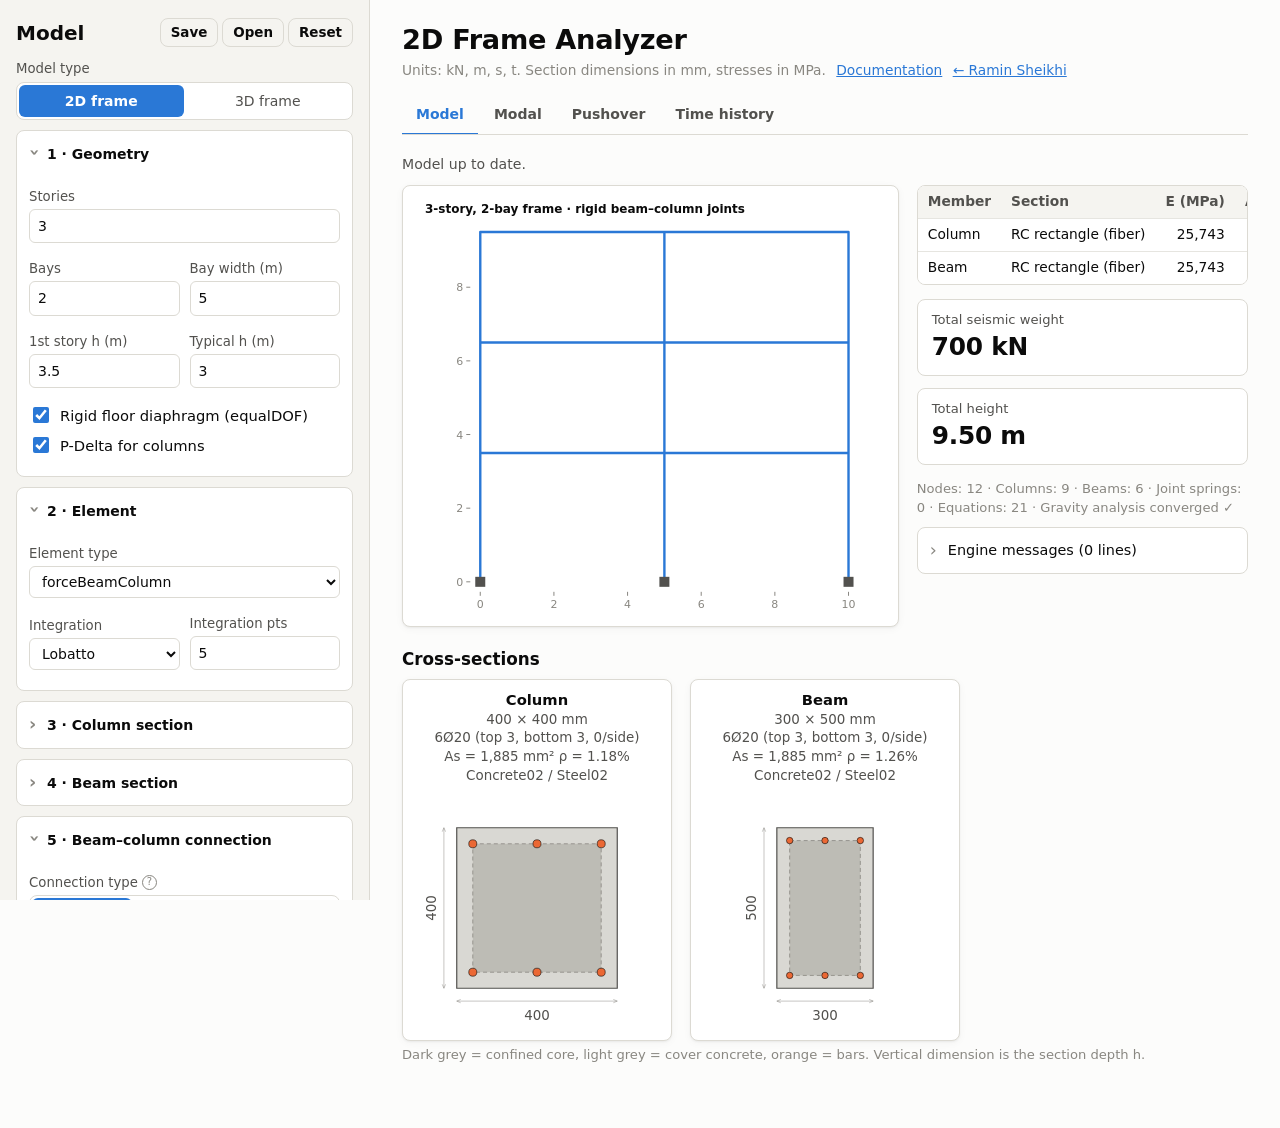
==== frame-analyzer/index.html @ ec38c604 "Add Frame Analyzer web app as a new site section Browser-based 2D/3D frame analyzer (modal, pushover" ====
<!doctype html>
<html lang="en">
<head>
  <meta charset="utf-8">
  <!-- Google Tag Manager -->
  <script>(function(w,d,s,l,i){w[l]=w[l]||[];w[l].push({'gtm.start':
  new Date().getTime(),event:'gtm.js'});var f=d.getElementsByTagName(s)[0],
  j=d.createElement(s),dl=l!='dataLayer'?'&l='+l:'';j.async=true;j.src=
  'https://www.googletagmanager.com/gtm.js?id='+i+dl;f.parentNode.insertBefore(j,f);
  })(window,document,'script','dataLayer','GTM-N8PHSGN9');</script>
  <!-- End Google Tag Manager -->

  <!-- Google tag (gtag.js) -->
  <script async src="https://www.googletagmanager.com/gtag/js?id=G-X739RKDZPJ"></script>
  <script>
    window.dataLayer = window.dataLayer || [];
    function gtag(){dataLayer.push(arguments);}
    gtag('js', new Date());

    gtag('config', 'G-X739RKDZPJ');
  </script>

  <script>/* follow the light/dark theme chosen on the homepage */
    try { const t = localStorage.getItem("theme"); if (t) document.documentElement.setAttribute("data-theme", t); } catch (e) {}
  </script>
  <meta name="viewport" content="width=device-width, initial-scale=1">
  <title>Frame Analyzer — Ramin Sheikhi</title>
  <meta name="description" content="Modal, pushover and time-history analysis of 2D and 3D moment frames in the browser.">
  <link rel="stylesheet" href="css/style.css">
</head>
<body>
  <!-- Google Tag Manager (noscript) -->
  <noscript><iframe src="https://www.googletagmanager.com/ns.html?id=GTM-N8PHSGN9"
  height="0" width="0" style="display:none;visibility:hidden"></iframe></noscript>
  <!-- End Google Tag Manager (noscript) -->
  <div class="app">
    <aside class="sidebar" id="sidebar" aria-label="Model definition">
      <div class="sidebar-head">
        <h2>Model</h2>
        <div class="file-actions">
          <button type="button" class="btn small ghost" id="btn-save" title="Save the model to a JSON file">Save</button>
          <button type="button" class="btn small ghost" id="btn-open" title="Open a model JSON file">Open</button>
          <button type="button" class="btn small ghost" id="btn-reset" title="Restore the default model">Reset</button>
          <input type="file" id="file-open" accept=".json,application/json" hidden>
        </div>
      </div>
      <div id="model-form"></div>
    </aside>

    <main class="main">
      <header class="main-head">
        <button type="button" class="btn small ghost menu-btn" id="btn-menu" aria-controls="sidebar">☰ Model</button>
        <div>
          <h1 id="app-title">2D Frame Analyzer</h1>
          <p class="caption">Units: kN, m, s, t. Section dimensions in mm, stresses in MPa.
            <a href="docs.html" target="_blank" rel="noopener">Documentation</a>
            <a href="../">← Ramin Sheikhi</a></p>
        </div>
      </header>

      <nav class="tabs" role="tablist">
        <button type="button" role="tab" class="tab active" data-tab="model">Model</button>
        <button type="button" role="tab" class="tab" data-tab="modal">Modal</button>
        <button type="button" role="tab" class="tab" data-tab="po">Pushover</button>
        <button type="button" role="tab" class="tab" data-tab="th">Time history</button>
      </nav>

      <section class="tab-panel active" id="tab-model" role="tabpanel"></section>
      <section class="tab-panel" id="tab-modal" role="tabpanel"></section>
      <section class="tab-panel" id="tab-po" role="tabpanel"></section>
      <section class="tab-panel" id="tab-th" role="tabpanel"></section>
    </main>
  </div>

  <script src="js/linalg.js"></script>
  <script src="js/materials.js"></script>
  <script src="js/sections.js"></script>
  <script src="js/elements.js"></script>
  <script src="js/engine.js"></script>
  <script src="js/records.js"></script>
  <script src="js/plots.js"></script>
  <script src="js/app.js"></script>
</body>
</html>
---- frame-analyzer/css/style.css ----
/* Frame Analyzer - layout and theme */
:root {
  --bg: #fcfcfb;
  --panel: #ffffff;
  --sidebar: #f5f4f0;
  --ink: #0b0b0b;
  --ink2: #52514e;
  --muted: #898781;
  --grid: #e6e5e0;
  --line: #dcdad3;
  --field: #ffffff;
  --c1: #2a78d6;
  --c2: #eb6834;
  --c3: #1baf7a;
  --c4: #eda100;
  --accent: #2a78d6;
  --accent-ink: #ffffff;
  --ok-bg: #e7f6ee; --ok-ink: #145c3c; --ok-line: #9fd9bc;
  --warn-bg: #fdf4e1; --warn-ink: #7a5300; --warn-line: #f0d18f;
  --err-bg: #fdecea; --err-ink: #8a1f17; --err-line: #f2b8b2;
  --info-bg: #eaf2fc; --info-ink: #1d4f8f; --info-line: #b5d0f2;
  --sec-conc: #d9d8d3; --sec-core: #bdbcb5; --sec-steel: #c9d6e8;
  --radius: 8px;
  --shadow: 0 1px 2px rgba(0, 0, 0, .05), 0 2px 8px rgba(0, 0, 0, .04);
  --font: system-ui, -apple-system, "Segoe UI", Roboto, "Helvetica Neue", Arial, sans-serif;
  --mono: ui-monospace, SFMono-Regular, Consolas, "Liberation Mono", monospace;
  color-scheme: light;
}
@media (prefers-color-scheme: dark) {
  :root:not([data-theme="light"]) {
    --bg: #141413; --panel: #1c1c1a; --sidebar: #191917;
    --ink: #f2f1ec; --ink2: #c9c7c0; --muted: #8f8d86; --grid: #2d2c29; --line: #3a3935; --field: #232320;
    --c1: #4c93e8; --c2: #f07f50; --c3: #2fc28c; --c4: #f2b42a; --accent: #4c93e8;
    --ok-bg: #12291f; --ok-ink: #8ee0b6; --ok-line: #24533c;
    --warn-bg: #2b2310; --warn-ink: #f3cf7c; --warn-line: #5c4818;
    --err-bg: #2e1513; --err-ink: #f4a59c; --err-line: #64302a;
    --info-bg: #13213a; --info-ink: #a9c9f5; --info-line: #2a4673;
    --sec-conc: #4a4945; --sec-core: #5e5d58; --sec-steel: #3d5170;
    --shadow: none;
    color-scheme: dark;
  }
}
:root[data-theme="dark"] {
  --bg: #141413; --panel: #1c1c1a; --sidebar: #191917;
  --ink: #f2f1ec; --ink2: #c9c7c0; --muted: #8f8d86; --grid: #2d2c29; --line: #3a3935; --field: #232320;
  --c1: #4c93e8; --c2: #f07f50; --c3: #2fc28c; --c4: #f2b42a; --accent: #4c93e8;
  --ok-bg: #12291f; --ok-ink: #8ee0b6; --ok-line: #24533c;
  --warn-bg: #2b2310; --warn-ink: #f3cf7c; --warn-line: #5c4818;
  --err-bg: #2e1513; --err-ink: #f4a59c; --err-line: #64302a;
  --info-bg: #13213a; --info-ink: #a9c9f5; --info-line: #2a4673;
  --sec-conc: #4a4945; --sec-core: #5e5d58; --sec-steel: #3d5170;
  --shadow: none;
  color-scheme: dark;
}

* { box-sizing: border-box; }
html, body { margin: 0; height: 100%; }
body {
  background: var(--bg);
  color: var(--ink);
  font: 14px/1.45 var(--font);
  -webkit-font-smoothing: antialiased;
}
a { color: var(--accent); }
h1, h2, h3 { margin: 0; line-height: 1.2; }
h1 { font-size: 1.7rem; font-weight: 700; letter-spacing: -0.01em; }
h2 { font-size: 1.25rem; font-weight: 700; }
h3 { font-size: 1.05rem; font-weight: 650; margin: 22px 0 10px; }

/* ---------- layout ---------- */
.app { display: grid; grid-template-columns: 370px minmax(0, 1fr); min-height: 100vh; }
.sidebar {
  background: var(--sidebar);
  border-right: 1px solid var(--line);
  height: 100vh;
  position: sticky; top: 0;
  overflow-y: auto;
  padding: 18px 16px 40px;
}
.sidebar-head { display: flex; align-items: center; justify-content: space-between; gap: 8px; margin-bottom: 12px; }
.file-actions { display: flex; gap: 4px; }
.main { padding: 24px 32px 60px; min-width: 0; }
.main-head { display: flex; gap: 14px; align-items: flex-start; margin-bottom: 14px; }
.menu-btn { display: none; }
.caption { color: var(--muted); font-size: 0.86rem; margin: 4px 0 0; }
.caption a { margin-left: 6px; }

/* ---------- tabs ---------- */
.tabs { display: flex; gap: 2px; border-bottom: 1px solid var(--line); margin-bottom: 18px; overflow-x: auto; }
.tab {
  background: none; border: none; color: var(--ink2); font: inherit; font-weight: 550;
  padding: 9px 14px; cursor: pointer; border-bottom: 2px solid transparent; margin-bottom: -1px; white-space: nowrap;
}
.tab:hover { color: var(--ink); }
.tab.active { color: var(--accent); border-bottom-color: var(--accent); }
.tab-panel { display: none; }
.tab-panel.active { display: block; }

/* ---------- form widgets ---------- */
.seg { display: flex; background: var(--field); border: 1px solid var(--line); border-radius: var(--radius); padding: 2px; gap: 2px; }
.seg button {
  flex: 1; border: none; background: none; color: var(--ink2); font: inherit; padding: 6px 8px;
  border-radius: 6px; cursor: pointer; white-space: nowrap;
}
.seg button.on { background: var(--accent); color: var(--accent-ink); font-weight: 600; }
.seg.small button { padding: 4px 6px; font-size: 0.85rem; }

details.exp { background: var(--panel); border: 1px solid var(--line); border-radius: var(--radius); margin: 10px 0; }
details.exp > summary {
  cursor: pointer; list-style: none; padding: 10px 12px; font-weight: 600; display: flex; align-items: center; gap: 8px;
  user-select: none;
}
details.exp > summary::-webkit-details-marker { display: none; }
details.exp > summary::before { content: "›"; display: inline-block; transition: transform .15s; color: var(--muted); font-size: 1.1rem; width: 10px; }
details.exp[open] > summary::before { transform: rotate(90deg); }
details.exp > .exp-body { padding: 2px 12px 12px; }
details.exp.log > summary { font-weight: 500; font-size: 0.9rem; }

.field { display: flex; flex-direction: column; gap: 3px; margin: 8px 0; min-width: 0; }
.field > label, .field > .lbl { font-size: 0.83rem; color: var(--ink2); display: flex; gap: 4px; align-items: center; }
.help { display: inline-flex; width: 15px; height: 15px; border-radius: 50%; border: 1px solid var(--muted); color: var(--muted);
  font-size: 10px; align-items: center; justify-content: center; cursor: help; flex: none; }
input[type="number"], input[type="text"], select {
  width: 100%; font: inherit; color: var(--ink); background: var(--field);
  border: 1px solid var(--line); border-radius: 6px; padding: 6px 8px; min-width: 0;
}
input:focus, select:focus, button:focus-visible { outline: 2px solid color-mix(in srgb, var(--accent) 45%, transparent); outline-offset: 1px; }
input.invalid { border-color: var(--err-ink); }
.check { display: flex; align-items: center; gap: 8px; margin: 8px 0; cursor: pointer; font-size: 0.92rem; }
.check input { width: 16px; height: 16px; accent-color: var(--accent); }
.row { display: grid; gap: 10px; grid-template-columns: repeat(var(--cols, 2), minmax(0, 1fr)); align-items: end; }
.slider-wrap { display: flex; align-items: center; gap: 10px; }
.slider-wrap input[type="range"] { flex: 1; accent-color: var(--accent); }
.slider-wrap output { font-variant-numeric: tabular-nums; min-width: 3.5em; text-align: right; color: var(--ink2); }
.sub-head { font-weight: 650; margin: 14px 0 2px; font-size: 0.92rem; }
.note { color: var(--muted); font-size: 0.82rem; margin: 4px 0; }

.btn {
  font: inherit; font-weight: 600; border-radius: var(--radius); border: 1px solid var(--line);
  background: var(--panel); color: var(--ink); padding: 8px 16px; cursor: pointer; white-space: nowrap;
}
.btn:hover { border-color: var(--muted); }
.btn.primary { background: var(--accent); border-color: var(--accent); color: var(--accent-ink); }
.btn.primary:hover { filter: brightness(1.07); }
.btn:disabled { opacity: .5; cursor: not-allowed; filter: none; }
.btn.small { padding: 4px 10px; font-size: 0.84rem; font-weight: 550; }
.btn.ghost { background: transparent; }
.btn.danger { color: var(--err-ink); }

/* envelope table editor */
table.edit { border-collapse: collapse; width: 100%; font-size: 0.86rem; margin: 4px 0; }
table.edit th { text-align: left; font-weight: 550; color: var(--ink2); padding: 2px 4px; }
table.edit td { padding: 2px; }
table.edit input { padding: 4px 6px; }
table.edit .del { border: none; background: none; color: var(--muted); cursor: pointer; font-size: 1rem; }

/* ---------- content ---------- */
.controls { display: grid; gap: 12px; grid-template-columns: repeat(auto-fit, minmax(150px, 1fr)); align-items: end; margin-bottom: 8px; }
.controls .btn { height: 34px; margin: 8px 0; }
.grid2 { display: grid; gap: 18px; grid-template-columns: minmax(0, 3fr) minmax(0, 2fr); }
.halves { display: grid; gap: 18px; grid-template-columns: repeat(2, minmax(0, 1fr)); }
.thirds { display: grid; gap: 18px; grid-template-columns: repeat(3, minmax(0, 1fr)); }
.card { background: var(--panel); border: 1px solid var(--line); border-radius: var(--radius); padding: 10px 12px; box-shadow: var(--shadow); min-width: 0; }
.metrics { display: grid; gap: 12px; grid-template-columns: repeat(auto-fit, minmax(160px, 1fr)); margin: 14px 0; }
.metric { background: var(--panel); border: 1px solid var(--line); border-radius: var(--radius); padding: 10px 14px; }
.metric .m-label { color: var(--ink2); font-size: 0.82rem; }
.metric .m-value { font-size: 1.55rem; font-weight: 650; font-variant-numeric: tabular-nums; letter-spacing: -0.01em; }
.metric .m-sub { color: var(--muted); font-size: 0.8rem; }

.banner { border: 1px solid; border-radius: var(--radius); padding: 10px 14px; margin: 10px 0; }
.banner.ok { background: var(--ok-bg); color: var(--ok-ink); border-color: var(--ok-line); }
.banner.warn { background: var(--warn-bg); color: var(--warn-ink); border-color: var(--warn-line); }
.banner.err { background: var(--err-bg); color: var(--err-ink); border-color: var(--err-line); }
.banner.info { background: var(--info-bg); color: var(--info-ink); border-color: var(--info-line); }
.banner p { margin: 0; }

pre.code {
  font: 12px/1.5 var(--mono); background: var(--sidebar); border: 1px solid var(--line); border-radius: 6px;
  padding: 10px; overflow: auto; max-height: 360px; white-space: pre-wrap; word-break: break-word; margin: 6px 0;
}

.table-wrap { overflow-x: auto; border: 1px solid var(--line); border-radius: var(--radius); background: var(--panel); }
table.data { border-collapse: collapse; width: 100%; font-size: 0.86rem; font-variant-numeric: tabular-nums; }
table.data th, table.data td { padding: 6px 10px; border-bottom: 1px solid var(--grid); white-space: nowrap; }
table.data th { text-align: right; color: var(--ink2); font-weight: 600; background: var(--sidebar); position: sticky; top: 0; }
table.data td { text-align: right; }
table.data th.l, table.data td.l { text-align: left; }
table.data tr:last-child td { border-bottom: none; }
.table-wrap.tall { max-height: 380px; overflow-y: auto; }

.progress { margin: 10px 0; }
.progress .bar { height: 8px; border-radius: 4px; background: var(--grid); overflow: hidden; }
.progress .fill { height: 100%; width: 0; background: var(--accent); transition: width .15s; }
.progress .ptext { font-size: 0.84rem; color: var(--ink2); margin-top: 4px; display: flex; justify-content: space-between; align-items: center; }

.status { display: flex; align-items: center; gap: 8px; color: var(--ink2); font-size: 0.88rem; margin: 0 0 10px; min-height: 22px; }
.spinner { width: 14px; height: 14px; border: 2px solid var(--grid); border-top-color: var(--accent); border-radius: 50%; animation: spin .8s linear infinite; }
@keyframes spin { to { transform: rotate(360deg); } }

.actions { display: flex; gap: 8px; flex-wrap: wrap; margin: 10px 0; }
.empty { color: var(--muted); padding: 30px 0; text-align: center; border: 1px dashed var(--line); border-radius: var(--radius); }

/* ---------- charts ---------- */
.chart { position: relative; width: 100%; min-width: 0; }
.chart svg.plot { display: block; width: 100%; height: auto; }
.plot text { fill: var(--ink2); font-family: var(--font); }
.plot .plot-title { font-weight: 700; font-size: 13px; fill: var(--ink); }
.plot .plot-title.small { font-size: 12px; }
.plot .tick { font-size: 11px; fill: var(--muted); }
.plot .tick.hint { font-size: 10px; }
.plot .axis-label { font-size: 12px; fill: var(--ink2); }
.plot .grid { stroke: var(--grid); stroke-width: 1; }
.plot .axis { stroke: var(--muted); stroke-width: 1; }
.plot .series { fill: none; stroke-linejoin: round; stroke-linecap: round; }
.plot .hover-dot { fill: var(--panel); stroke-width: 2; }
.chart-tip {
  display: none; position: absolute; pointer-events: none; background: var(--ink); color: var(--bg);
  font-size: 11.5px; padding: 3px 7px; border-radius: 4px; white-space: nowrap; font-variant-numeric: tabular-nums; z-index: 2;
}
.frame-view { cursor: default; }
.frame-view.dragging { cursor: grabbing; }
.plot .member { fill: none; stroke-linecap: round; }
.plot .ghost { fill: none; stroke: var(--muted); stroke-width: 0.9; stroke-dasharray: 4 3; }
.plot .support { fill: var(--ink2); }
.plot .hinge { stroke: var(--ink2); stroke-width: 1; }
.plot .hinge.pinned { fill: var(--panel); }
.plot .hinge.semi { fill: var(--c4); }
.section-view { text-align: center; }
.section-caption { font-size: 0.84rem; color: var(--ink2); line-height: 1.4; }
.section-caption strong { color: var(--ink); font-size: 0.92rem; }
.section-svg { width: 100%; max-width: 300px; height: auto; display: block; margin: 0 auto; }
.section-svg .sec-conc { fill: var(--sec-conc); stroke: var(--ink2); stroke-width: 1.2; vector-effect: non-scaling-stroke; }
.section-svg .sec-core { fill: var(--sec-core); stroke: var(--muted); stroke-width: 0.8; stroke-dasharray: 4 3; vector-effect: non-scaling-stroke; }
.section-svg .sec-steel { fill: var(--sec-steel); stroke: var(--ink2); stroke-width: 1.2; vector-effect: non-scaling-stroke; }
.section-svg .sec-bar { fill: var(--c2); stroke: var(--ink); stroke-width: 0.6; vector-effect: non-scaling-stroke; }
.section-svg .dim { stroke: var(--muted); }
.section-svg .dim-text { fill: var(--ink2); }
.modes-grid { display: grid; gap: 14px; grid-template-columns: repeat(auto-fill, minmax(230px, 1fr)); }

/* ---------- responsive ---------- */
@media (max-width: 1100px) {
  .grid2, .halves { grid-template-columns: minmax(0, 1fr); }
  .thirds { grid-template-columns: repeat(2, minmax(0, 1fr)); }
}
@media (max-width: 860px) {
  .app { grid-template-columns: minmax(0, 1fr); }
  .sidebar {
    position: fixed; inset: 0 auto 0 0; width: min(370px, 92vw); z-index: 20;
    transform: translateX(-102%); transition: transform .2s; box-shadow: 0 0 30px rgba(0, 0, 0, .25);
  }
  .sidebar.open { transform: none; }
  .menu-btn { display: inline-block; }
  .main { padding: 16px 16px 50px; }
  h1 { font-size: 1.35rem; }
  .thirds { grid-template-columns: minmax(0, 1fr); }
}
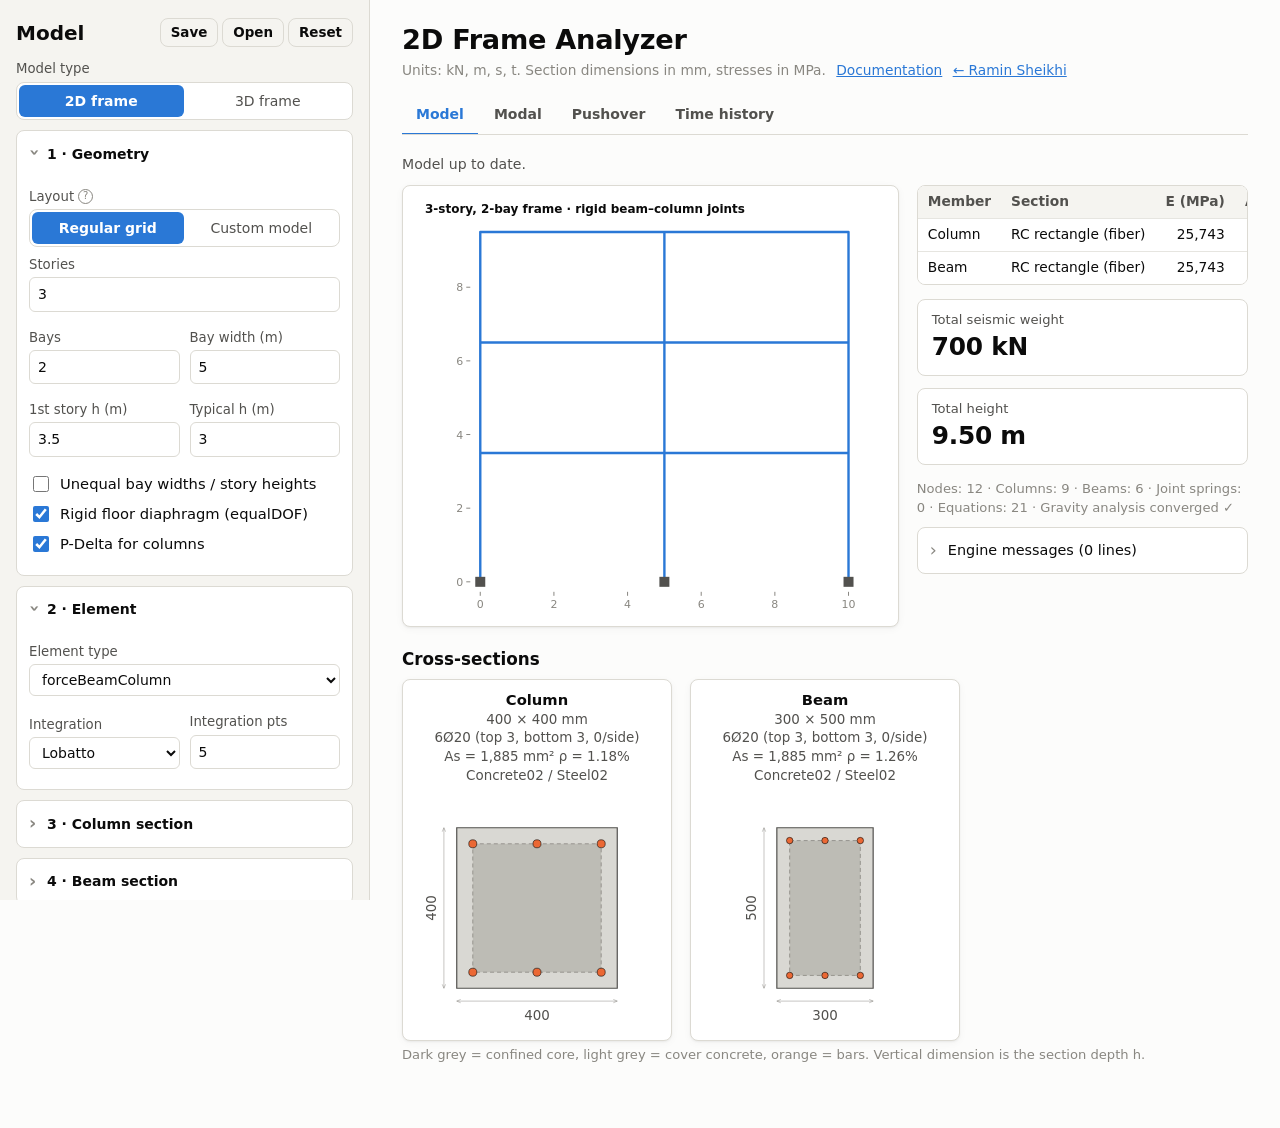
==== commit 340eefd1: "Frame Analyzer: custom modeling, shells and zero-length elements - Regular grid: optional unequal ba" ====
--- a/frame-analyzer/index.html
+++ b/frame-analyzer/index.html
@@ -79,6 +79,7 @@
   <script src="js/engine.js"></script>
   <script src="js/records.js"></script>
   <script src="js/plots.js"></script>
+  <script src="js/editor.js"></script>
   <script src="js/app.js"></script>
 </body>
 </html>
--- a/frame-analyzer/css/style.css
+++ b/frame-analyzer/css/style.css
@@ -225,6 +225,9 @@
 .plot .hinge { stroke: var(--ink2); stroke-width: 1; }
 .plot .hinge.pinned { fill: var(--panel); }
 .plot .hinge.semi { fill: var(--c4); }
+.plot .support.open { fill: var(--panel); stroke: var(--ink2); stroke-width: 1.2; }
+.plot .shell { fill: color-mix(in srgb, var(--c3) 22%, transparent); stroke: var(--c3); stroke-width: 0.8; }
+.plot polygon.ghost { fill: none; }
 .section-view { text-align: center; }
 .section-caption { font-size: 0.84rem; color: var(--ink2); line-height: 1.4; }
 .section-caption strong { color: var(--ink); font-size: 0.92rem; }
@@ -237,6 +240,58 @@
 .section-svg .dim-text { fill: var(--ink2); }
 .modes-grid { display: grid; gap: 14px; grid-template-columns: repeat(auto-fill, minmax(230px, 1fr)); }
 
+/* ---------- custom-model editor ---------- */
+.list-grid { display: grid; gap: 0 8px; grid-template-columns: repeat(auto-fill, minmax(72px, 1fr)); }
+.list-grid .field { margin: 4px 0; }
+.spring-box { border: 1px solid var(--line); border-radius: var(--radius); padding: 4px 10px 8px; margin: 8px 0; }
+.spring-head { display: flex; gap: 8px; align-items: center; margin: 6px 0 0; }
+.spring-head label { font-size: 0.83rem; color: var(--ink2); }
+.spring-head input { flex: 1; }
+.mono { font-family: var(--mono); }
+.ed-toolbar { display: flex; flex-wrap: wrap; gap: 8px 16px; align-items: center; margin-bottom: 8px; }
+.ed-tools { flex: 0 1 auto; flex-wrap: wrap; min-width: 0; max-width: 100%; }
+.ed-tools button { flex: 0 0 auto; }
+#model-editor, #model-info { min-width: 0; max-width: 100%; }
+.ed-opts { display: flex; flex-wrap: wrap; gap: 6px 14px; align-items: center; font-size: 0.86rem; color: var(--ink2); }
+.ed-opts label { display: inline-flex; align-items: center; gap: 4px; }
+.ed-opts .check.inline { margin: 0; }
+input.short { width: 68px; padding: 3px 6px; }
+.ed-add { display: inline-flex; align-items: center; gap: 4px; }
+.ed-bar { display: flex; flex-wrap: wrap; gap: 6px; align-items: center; background: var(--panel); border: 1px solid var(--line);
+  border-radius: var(--radius); padding: 6px 10px; font-size: 0.86rem; }
+.ed-bar strong { margin-right: 6px; }
+.ed-sep { color: var(--muted); margin-left: 8px; }
+.ed-hint { min-height: 1.3em; margin: 6px 0; }
+.ed-canvas { padding: 0; overflow: hidden; touch-action: none; user-select: none; }
+.editor-svg { cursor: crosshair; }
+.ed-grid line { stroke: var(--grid); stroke-width: 1; }
+.ed-grid line.ed-axis { stroke: var(--line); stroke-width: 1.5; }
+.ed-frame { stroke-linecap: round; stroke-width: 2.6; }
+.ed-frame.col { stroke: var(--c1); }
+.ed-frame.beam { stroke: var(--c3); }
+.ed-frame.sel { stroke: var(--c2); stroke-width: 4.5; }
+.ed-shell { fill: color-mix(in srgb, var(--c3) 16%, transparent); stroke: color-mix(in srgb, var(--c3) 60%, transparent); stroke-width: 1; }
+.ed-shell.sel { fill: color-mix(in srgb, var(--c2) 30%, transparent); stroke: var(--c2); }
+.ed-node { fill: var(--ink); stroke: var(--panel); stroke-width: 1; }
+.ed-node.sel { fill: var(--c2); }
+.ed-node.pend { fill: var(--c4); stroke: var(--ink); }
+.ed-sup { fill: none; stroke: var(--ink2); stroke-width: 1.4; }
+.ed-sup-line { stroke: var(--ink2); stroke-width: 1.4; }
+.ed-link { fill: var(--c4); stroke: var(--ink); stroke-width: 0.8; }
+.ed-link.sel { fill: var(--c2); }
+.ed-link-line { stroke: var(--c4); stroke-width: 1.2; }
+.plot .ed-label { font-size: 10px; fill: var(--muted); pointer-events: none; }
+.plot .ed-label.el { fill: var(--ink2); font-style: italic; }
+.ed-tables { margin-top: 10px; }
+table.ed-table td { padding: 2px 6px; text-align: left; }
+table.ed-table input, table.ed-table select { padding: 3px 6px; min-width: 64px; font-size: 0.86rem; }
+table.ed-table input.id-in { width: 74px; }
+table.ed-table input.nodes-in { width: 130px; }
+table.ed-table td.id { cursor: pointer; color: var(--accent); font-weight: 600; }
+table.ed-table tr.sel td { background: color-mix(in srgb, var(--c2) 14%, transparent); }
+table.ed-table .del { border: none; background: none; color: var(--muted); cursor: pointer; font-size: 1rem; }
+table.ed-table select + input { margin-top: 3px; }
+
 /* ---------- responsive ---------- */
 @media (max-width: 1100px) {
   .grid2, .halves { grid-template-columns: minmax(0, 1fr); }
